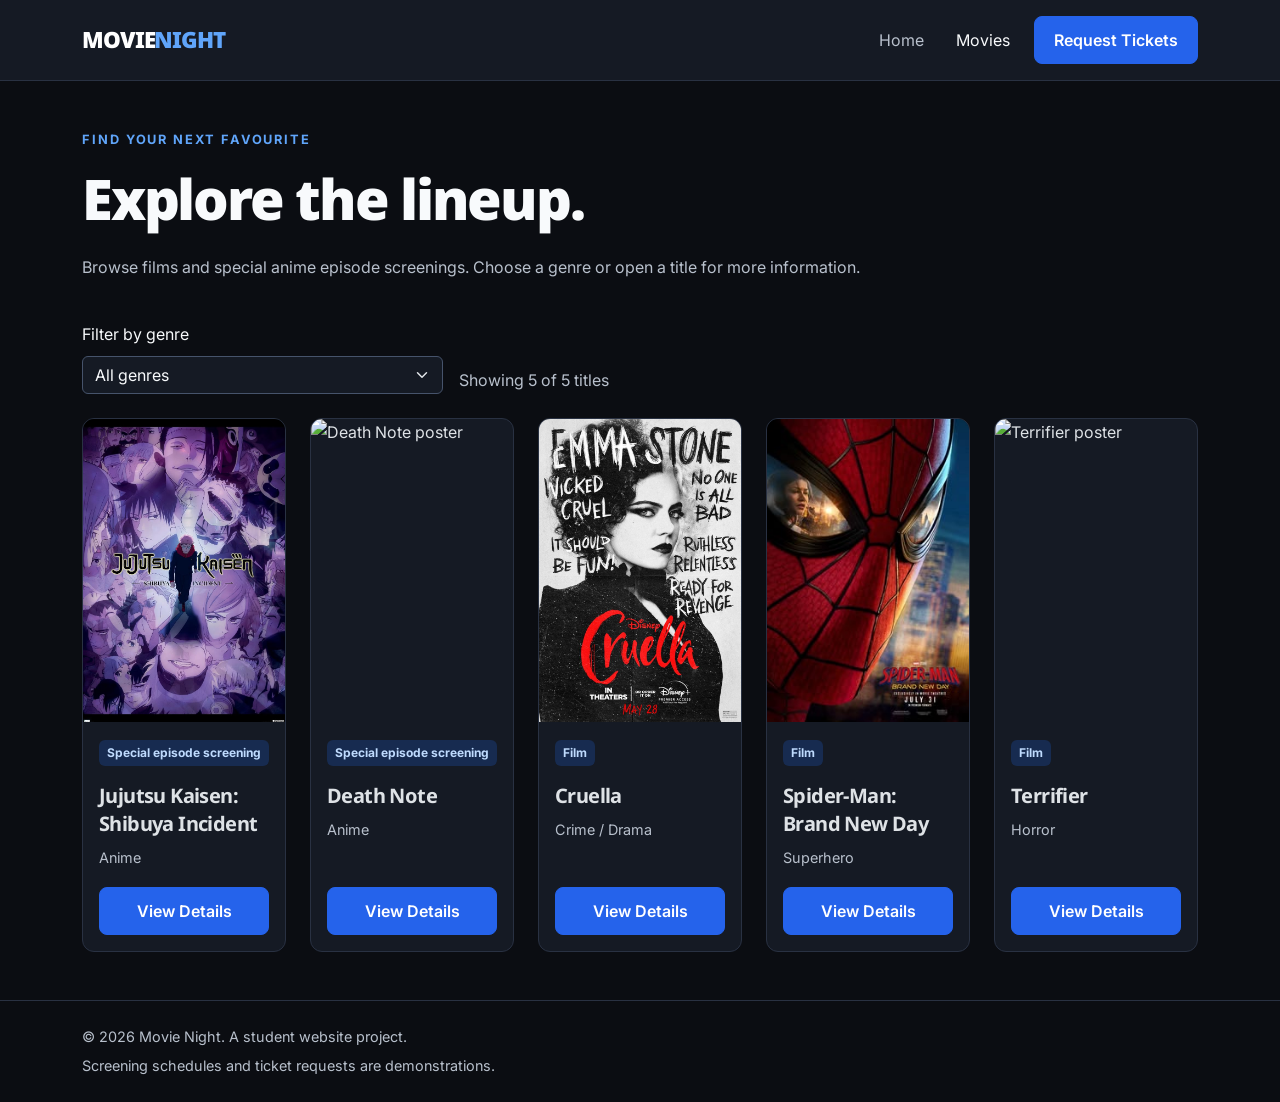
==== movies.html @ ba6d3489 "Add Movies page with genre filtering and dynamic details modal" ====
<!DOCTYPE html>
<html lang="en" data-bs-theme="dark">
<head>
    <meta charset="UTF-8">
    <meta name="viewport" content="width=device-width, initial-scale=1.0">
    <meta name="description"
          content="Browse films and special anime screenings on Movie Night.">

    <title>Movie Night | Movies</title>

    <link rel="preconnect" href="https://fonts.googleapis.com">
    <link rel="preconnect" href="https://fonts.gstatic.com" crossorigin>
    <link href="https://fonts.googleapis.com/css2?family=Inter:wght@400;500;600;700&family=Noto+Sans:wght@900&display=swap"
          rel="stylesheet">

    <link href="https://cdn.jsdelivr.net/npm/bootstrap@5.3.8/dist/css/bootstrap.min.css"
          rel="stylesheet"
          integrity="sha384-sRIl4kxILFvY47J16cr9ZwB07vP4J8+LH7qKQnuqkuIAvNWLzeN8tE5YBujZqJLB"
          crossorigin="anonymous">

    <link rel="stylesheet" href="css/styles.css">
</head>
<body>
    <a class="visually-hidden-focusable skip-link" href="#main-content">
        Skip to main content
    </a>

    <header>
        <nav class="navbar navbar-expand-md site-navbar"
             aria-label="Main navigation">
            <div class="container">
                <a class="navbar-brand" href="index.html"
                   aria-label="Movie Night home">
                    MOVIE<span class="brand-accent">NIGHT</span>
                </a>

                <button class="navbar-toggler" type="button"
                        data-bs-toggle="collapse"
                        data-bs-target="#mainNavigation"
                        aria-controls="mainNavigation"
                        aria-expanded="false"
                        aria-label="Toggle navigation">
                    <span class="navbar-toggler-icon"></span>
                </button>

                <div class="collapse navbar-collapse" id="mainNavigation">
                    <ul class="navbar-nav ms-auto align-items-md-center gap-md-3">
                        <li class="nav-item">
                            <a class="nav-link" href="index.html">Home</a>
                        </li>
                        <li class="nav-item">
                            <a class="nav-link active" href="movies.html"
                               aria-current="page">Movies</a>
                        </li>
                        <li class="nav-item">
                            <a class="btn btn-primary my-2 my-md-0"
                               href="tickets.html">Request Tickets</a>
                        </li>
                    </ul>
                </div>
            </div>
        </nav>
    </header>

    <main class="container py-5" id="main-content">
        <section aria-labelledby="browse-heading">
            <p class="eyebrow">FIND YOUR NEXT FAVOURITE</p>
            <h1 class="browse-heading" id="browse-heading">Explore the lineup.</h1>
            <p class="section-description">
                Browse films and special anime episode screenings.
                Choose a genre or open a title for more information.
            </p>

            <div class="row align-items-end g-3 my-4">
                <div class="col-sm-6 col-md-4">
                    <label class="form-label" for="genreFilter">
                        Filter by genre
                    </label>
                    <select class="form-select" id="genreFilter">
                        <option value="All">All genres</option>
                        <option value="Anime">Anime</option>
                        <option value="Crime / Drama">Crime / Drama</option>
                        <option value="Superhero">Superhero</option>
                        <option value="Horror">Horror</option>
                    </select>
                </div>

                <div class="col-sm-6">
                    <p class="section-description mb-0"
                       id="resultsCount" role="status"></p>
                </div>
            </div>

            <!-- JavaScript inserts the title cards here -->
            <div class="row row-cols-1 row-cols-sm-2 row-cols-md-3
                        row-cols-xl-5 g-4" id="movieGrid"></div>

            <noscript>
                <p>Please enable JavaScript to browse the movie lineup.</p>
            </noscript>
        </section>
    </main>

    <!-- One reusable Modal for all five titles -->
    <div class="modal fade" id="movieModal" tabindex="-1"
         aria-labelledby="modalTitle" aria-hidden="true">
        <div class="modal-dialog modal-lg modal-dialog-centered
                    modal-dialog-scrollable">
            <div class="modal-content">
                <div class="modal-header">
                    <h2 class="modal-title fs-4" id="modalTitle">Title details</h2>
                    <button class="btn-close" type="button"
                            data-bs-dismiss="modal"
                            aria-label="Close details"></button>
                </div>

                <div class="modal-body">
                    <div class="row g-4">
                        <div class="col-md-4">
                            <img id="modalPoster"
                                 class="img-fluid rounded"
                                 alt="">
                        </div>

                        <div class="col-md-8">
                            <p class="badge screening-badge" id="modalType"></p>
                            <p class="movie-category" id="modalGenre"></p>
                            <p id="modalDescription"></p>

                            <h3 class="h5">Screening information</h3>
                            <p id="modalScreening"></p>
                            <p class="section-description small">
                                Schedules are fictional examples for this
                                student project.
                            </p>
                        </div>
                    </div>
                </div>

                <div class="modal-footer">
                    <button class="btn btn-outline-light" type="button"
                            data-bs-dismiss="modal">Close</button>
                    <a class="btn btn-primary" href="tickets.html">
                        Request Tickets
                    </a>
                </div>
            </div>
        </div>
    </div>

    <footer class="site-footer py-4">
        <div class="container">
            <p class="mb-1">
                &copy; 2026 Movie Night. A student website project.
            </p>
            <p class="mb-0">
                Screening schedules and ticket requests are demonstrations.
            </p>
        </div>
    </footer>

    <script src="https://cdn.jsdelivr.net/npm/bootstrap@5.3.8/dist/js/bootstrap.bundle.min.js"
            integrity="sha384-FKyoEForCGlyvwx9Hj09JcYn3nv7wiPVlz7YYwJrWVcXK/BmnVDxM+D2scQbITxI"
            crossorigin="anonymous"></script>

    <script src="js/app.js"></script>
</body>
</html>
---- css/styles.css ----
/* Shared website colours */
:root {
    --page-background: #0b0d12;
    --panel-background: #151a24;
    --accent-blue: #2563eb;
    --heading-accent: #60a5fa;
    --main-text: #f8fafc;
    --secondary-text: #b8c0cc;
}

body {
    background-color: var(--page-background);
    color: var(--main-text);
    font-family: "Inter", sans-serif;
    line-height: 1.7;
}

h1,
h2,
.navbar-brand {
    font-family: "Noto Sans", sans-serif;
    font-weight: 900;
}

h1 {
    font-size: clamp(2.5rem, 6vw, 4.5rem);
    line-height: 1.12;
    letter-spacing: -0.04em;
    margin-bottom: 1.5rem;
}

h2 {
    font-size: clamp(1.75rem, 4vw, 2.5rem);
    letter-spacing: -0.03em;
}

.site-navbar {
    background-color: var(--panel-background);
    border-bottom: 1px solid #293142;
    padding: 1rem 0;
}

.navbar-brand {
    font-size: 1.4rem;
    letter-spacing: -0.05em;
}

.brand-accent {
    color: var(--heading-accent);
}

.nav-link {
    color: var(--secondary-text);
}

.nav-link:hover,
.nav-link:focus,
.navbar-nav .nav-link.active {
    color: var(--main-text);
}

.hero {
    padding: 6rem 0;
    background: radial-gradient(
        ellipse at top right,
        #13264b 0%,
        var(--page-background) 65%
    );
}

.eyebrow {
    color: var(--heading-accent);
    font-size: 0.8rem;
    font-weight: 700;
    letter-spacing: 0.15em;
    margin-bottom: 1rem;
}

.hero-description {
    max-width: 36rem;
    color: var(--secondary-text);
    font-size: 1.1rem;
    margin-bottom: 2rem;
}

.section-description,
.site-footer {
    color: var(--secondary-text);
}

.btn {
    font-weight: 600;
    border-radius: 0.5rem;
    padding: 0.7rem 1.2rem;
}

.btn-primary {
    --bs-btn-bg: var(--accent-blue);
    --bs-btn-border-color: var(--accent-blue);
    --bs-btn-hover-bg: #1d4ed8;
    --bs-btn-hover-border-color: #1d4ed8;
    --bs-btn-active-bg: #1e40af;
    --bs-btn-active-border-color: #1e40af;
}

.screenings-section {
    background-color: var(--panel-background);
}

.site-footer {
    border-top: 1px solid #293142;
    font-size: 0.9rem;
}

a:focus-visible,
button:focus-visible {
    outline: 3px solid var(--heading-accent);
    outline-offset: 4px;
}

@media (max-width: 767.98px) {
    .hero {
        padding: 4rem 0;
    }
}
/* Poster collage beside the welcome heading */
.poster-collage {
    display: grid;
    grid-template-columns: repeat(2, minmax(0, 1fr));
    gap: 1rem;
    max-width: 25rem;
    margin-inline: auto;
    padding-block: 1rem;
}

.poster-collage img {
    display: block;
    width: 100%;
    aspect-ratio: 2 / 3;
    object-fit: cover;
    border-radius: 0.75rem;
    border: 1px solid #293142;
    box-shadow: 0 12px 30px rgb(0 0 0 / 35%);
}

.poster-collage img:nth-child(even) {
    transform: translateY(1rem);
}

/* Featured title cards */
.movie-card {
    background-color: var(--panel-background);
    border: 1px solid #293142;
    border-radius: 0.75rem;
    overflow: hidden;
}

.movie-poster {
    width: 100%;
    aspect-ratio: 2 / 3;
    object-fit: cover;
}

.movie-card .card-title {
    font-weight: 700;
    line-height: 1.4;
}

.movie-category {
    color: var(--secondary-text);
    font-size: 0.9rem;
}

.screening-badge {
    background-color: #172b50;
    color: #bfdbfe;
    white-space: normal;
    text-align: left;
    line-height: 1.5;
}

.screening-panel {
    background-color: var(--page-background);
    border: 1px solid #293142;
    border-radius: 0.75rem;
    padding: 1.5rem;
}

.skip-link {
    position: absolute;
    top: 0.5rem;
    left: 0.5rem;
    z-index: 1100;
    background-color: var(--main-text);
    color: var(--page-background);
    padding: 0.75rem 1rem;
}
/* Movies page */
.browse-heading {
    font-size: clamp(2.25rem, 5vw, 3.5rem);
}

.form-select {
    background-color: var(--panel-background);
    color: var(--main-text);
    border-color: #46536b;
}

.form-select:focus {
    border-color: var(--heading-accent);
    box-shadow: 0 0 0 0.25rem rgb(96 165 250 / 25%);
}

.modal-content {
    background-color: var(--panel-background);
    color: var(--main-text);
    border: 1px solid #46536b;
}

.modal-header,
.modal-footer {
    border-color: #293142;
}
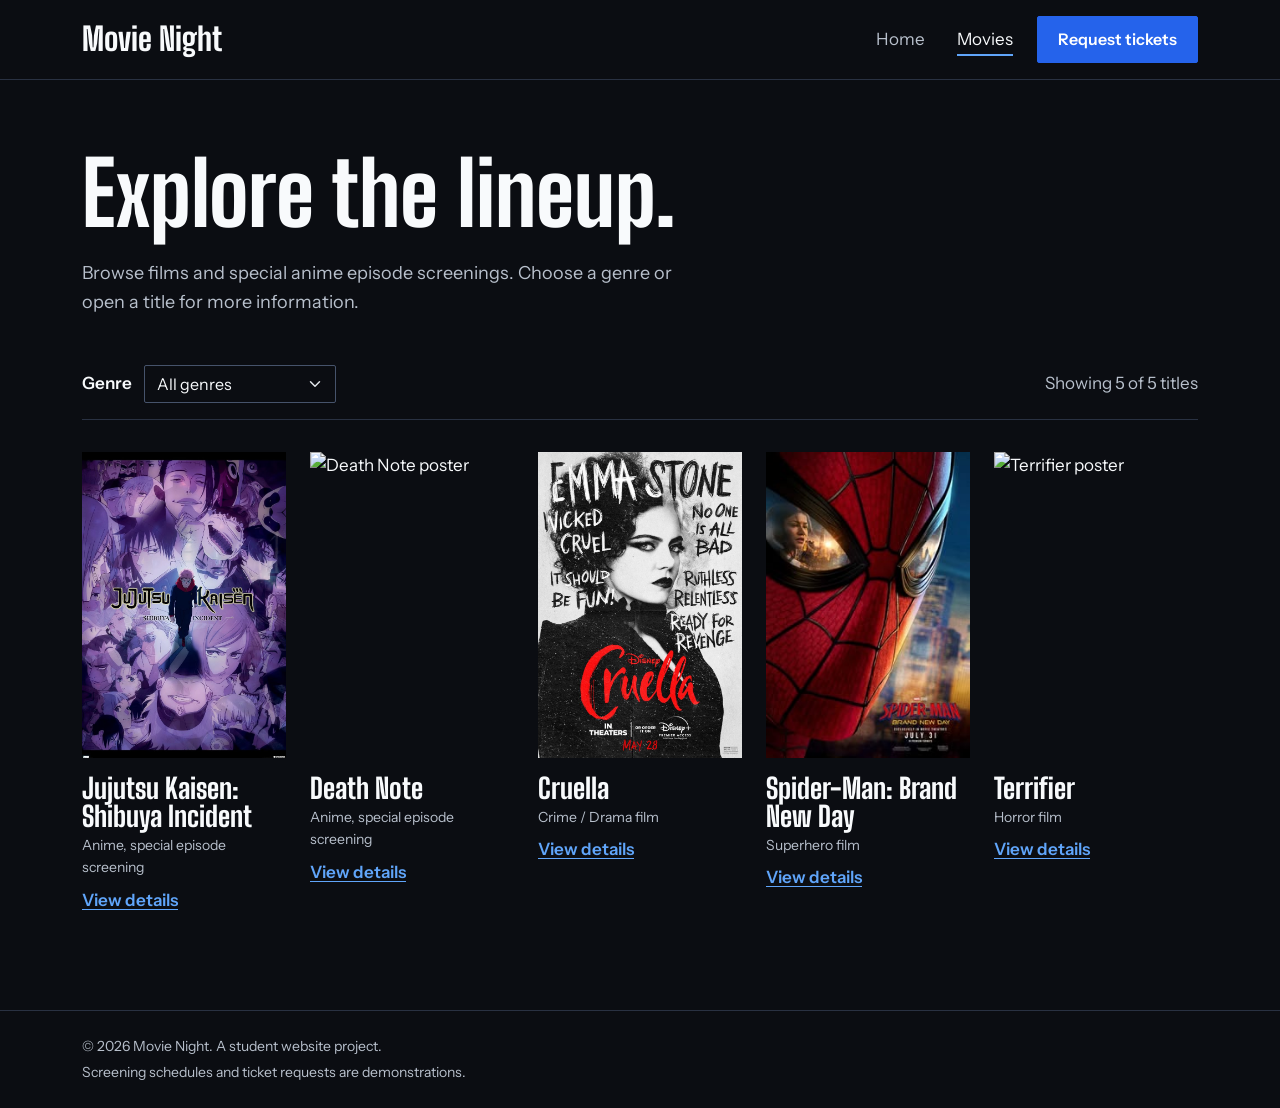
==== commit 319fa28f: "Refactor HTML structure and styles across multiple pages; update font links, improve accessibility, " ====
--- a/movies.html
+++ b/movies.html
@@ -10,7 +10,7 @@
 
     <link rel="preconnect" href="https://fonts.googleapis.com">
     <link rel="preconnect" href="https://fonts.gstatic.com" crossorigin>
-    <link href="https://fonts.googleapis.com/css2?family=Inter:wght@400;500;600;700&family=Noto+Sans:wght@900&display=swap"
+    <link href="https://fonts.googleapis.com/css2?family=Big+Shoulders+Display:wght@700;800&family=Instrument+Sans:wght@400;500;600&display=swap"
           rel="stylesheet">
 
     <link href="https://cdn.jsdelivr.net/npm/bootstrap@5.3.8/dist/css/bootstrap.min.css"
@@ -31,7 +31,7 @@
             <div class="container">
                 <a class="navbar-brand" href="index.html"
                    aria-label="Movie Night home">
-                    MOVIE<span class="brand-accent">NIGHT</span>
+                    Movie Night
                 </a>
 
                 <button class="navbar-toggler" type="button"
@@ -54,7 +54,7 @@
                         </li>
                         <li class="nav-item">
                             <a class="btn btn-primary my-2 my-md-0"
-                               href="tickets.html">Request Tickets</a>
+                               href="tickets.html">Request tickets</a>
                         </li>
                     </ul>
                 </div>
@@ -62,19 +62,18 @@
         </nav>
     </header>
 
-    <main class="container py-5" id="main-content">
+    <main class="container page-main" id="main-content">
         <section aria-labelledby="browse-heading">
-            <p class="eyebrow">FIND YOUR NEXT FAVOURITE</p>
-            <h1 class="browse-heading" id="browse-heading">Explore the lineup.</h1>
-            <p class="section-description">
+            <h1 id="browse-heading">Explore the lineup.</h1>
+            <p class="lede">
                 Browse films and special anime episode screenings.
                 Choose a genre or open a title for more information.
             </p>
 
-            <div class="row align-items-end g-3 my-4">
-                <div class="col-sm-6 col-md-4">
+            <div class="lineup-controls">
+                <div class="genre-field">
                     <label class="form-label" for="genreFilter">
-                        Filter by genre
+                        Genre
                     </label>
                     <select class="form-select" id="genreFilter">
                         <option value="All">All genres</option>
@@ -85,15 +84,13 @@
                     </select>
                 </div>
 
-                <div class="col-sm-6">
-                    <p class="section-description mb-0"
-                       id="resultsCount" role="status"></p>
-                </div>
+                <p class="section-description mb-0"
+                   id="resultsCount" role="status"></p>
             </div>
 
-            <!-- JavaScript inserts the title cards here -->
-            <div class="row row-cols-1 row-cols-sm-2 row-cols-md-3
-                        row-cols-xl-5 g-4" id="movieGrid"></div>
+            <!-- JavaScript inserts the titles here -->
+            <div class="row row-cols-2 row-cols-md-3 row-cols-xl-5
+                        gx-3 gx-lg-4 gy-5" id="movieGrid"></div>
 
             <noscript>
                 <p>Please enable JavaScript to browse the movie lineup.</p>
@@ -118,18 +115,18 @@
                     <div class="row g-4">
                         <div class="col-md-4">
                             <img id="modalPoster"
-                                 class="img-fluid rounded"
+                                 class="img-fluid"
                                  alt="">
                         </div>
 
                         <div class="col-md-8">
-                            <p class="badge screening-badge" id="modalType"></p>
-                            <p class="movie-category" id="modalGenre"></p>
-                            <p id="modalDescription"></p>
+                            <p class="detail-meta" id="modalType"></p>
+                            <p class="detail-meta" id="modalGenre"></p>
+                            <p class="detail-description" id="modalDescription"></p>
 
-                            <h3 class="h5">Screening information</h3>
-                            <p id="modalScreening"></p>
-                            <p class="section-description small">
+                            <h3 class="detail-heading">Screening</h3>
+                            <p class="detail-screening" id="modalScreening"></p>
+                            <p class="fine-print mb-0">
                                 Schedules are fictional examples for this
                                 student project.
                             </p>
@@ -141,7 +138,7 @@
                     <button class="btn btn-outline-light" type="button"
                             data-bs-dismiss="modal">Close</button>
                     <a class="btn btn-primary" href="tickets.html">
-                        Request Tickets
+                        Request tickets
                     </a>
                 </div>
             </div>
--- a/css/styles.css
+++ b/css/styles.css
@@ -1,223 +1,594 @@
 /* Shared website colours */
 :root {
-    --page-background: #0b0d12;
-    --panel-background: #151a24;
-    --accent-blue: #2563eb;
-    --heading-accent: #60a5fa;
-    --main-text: #f8fafc;
-    --secondary-text: #b8c0cc;
-}
-
+  --page-background: #0b0d12;
+  --panel-background: #151a24;
+  --accent-blue: #2563eb;
+  --heading-accent: #60a5fa;
+  --main-text: #f8fafc;
+  --secondary-text: #b8c0cc;
+  --rule: #293142;
+  --field-border: #46536b;
+
+  --display-font: "Big Shoulders Display", "Arial Narrow", sans-serif;
+  --text-font: "Instrument Sans", "Segoe UI", sans-serif;
+
+  /* Vertical rhythm */
+  --space-section: 6rem;
+  --space-block: 2rem;
+}
+
+/* Base styles */
 body {
-    background-color: var(--page-background);
-    color: var(--main-text);
-    font-family: "Inter", sans-serif;
-    line-height: 1.7;
+  background-color: var(--page-background);
+  color: var(--main-text);
+  font-family: var(--text-font);
+  font-size: 1.0625rem;
+  line-height: 1.6;
+
+  /* Keeps the footer at the bottom on short pages */
+  display: flex;
+  flex-direction: column;
+  min-height: 100vh;
+}
+
+/* The poster strip extends to the window edge; clip keeps the page from scrolling sideways */
+main {
+  flex: 1 0 auto;
+  overflow-x: clip;
 }
 
 h1,
 h2,
+.navbar-brand,
+.modal-title,
+legend {
+  font-family: var(--display-font);
+  font-weight: 800;
+  line-height: 0.95;
+  letter-spacing: 0;
+}
+
+h1 {
+  font-size: clamp(3rem, 8vw, 5.5rem);
+  margin-bottom: 1.5rem;
+}
+
+h2 {
+  font-size: clamp(2.25rem, 5vw, 3.5rem);
+  margin-bottom: 1rem;
+}
+
+h3 {
+  font-size: 1.25rem;
+  font-weight: 600;
+}
+
+a {
+  color: var(--heading-accent);
+  text-underline-offset: 0.2em;
+}
+
+a:hover {
+  color: var(--main-text);
+}
+
+.lede,
+.section-description {
+  max-width: 38rem;
+  color: var(--secondary-text);
+}
+
+.lede {
+  font-size: 1.125rem;
+}
+
+.fine-print {
+  max-width: 38rem;
+  color: var(--secondary-text);
+  font-size: 0.875rem;
+}
+
+/* Navigation */
+.site-navbar {
+  background-color: var(--page-background);
+  border-bottom: 1px solid var(--rule);
+  padding: 1rem 0;
+}
+
 .navbar-brand {
-    font-family: "Noto Sans", sans-serif;
-    font-weight: 900;
-}
-
-h1 {
-    font-size: clamp(2.5rem, 6vw, 4.5rem);
-    line-height: 1.12;
-    letter-spacing: -0.04em;
-    margin-bottom: 1.5rem;
-}
-
-h2 {
-    font-size: clamp(1.75rem, 4vw, 2.5rem);
-    letter-spacing: -0.03em;
-}
-
-.site-navbar {
-    background-color: var(--panel-background);
-    border-bottom: 1px solid #293142;
-    padding: 1rem 0;
-}
-
-.navbar-brand {
-    font-size: 1.4rem;
-    letter-spacing: -0.05em;
-}
-
-.brand-accent {
-    color: var(--heading-accent);
+  font-size: 2rem;
+  color: var(--main-text);
 }
 
 .nav-link {
-    color: var(--secondary-text);
+  color: var(--secondary-text);
 }
 
 .nav-link:hover,
 .nav-link:focus,
 .navbar-nav .nav-link.active {
-    color: var(--main-text);
-}
-
+  color: var(--main-text);
+}
+
+.navbar-nav .nav-link.active {
+  text-decoration: underline;
+  text-decoration-color: var(--heading-accent);
+  text-decoration-thickness: 2px;
+  text-underline-offset: 0.5em;
+}
+
+/* Buttons */
+.btn {
+  font-weight: 600;
+  border-radius: 2px;
+  padding: 0.65rem 1.25rem;
+}
+
+.btn-primary {
+  --bs-btn-bg: var(--accent-blue);
+  --bs-btn-border-color: var(--accent-blue);
+  --bs-btn-hover-bg: #1d4ed8;
+  --bs-btn-hover-border-color: #1d4ed8;
+  --bs-btn-active-bg: #1e40af;
+  --bs-btn-active-border-color: #1e40af;
+}
+
+.btn-outline-light {
+  --bs-btn-border-color: var(--field-border);
+}
+
+/* Plain text action used beside a primary button */
+.text-action {
+  font-weight: 600;
+}
+
+/* Home page: opening section */
 .hero {
-    padding: 6rem 0;
-    background: radial-gradient(
-        ellipse at top right,
-        #13264b 0%,
-        var(--page-background) 65%
-    );
-}
-
-.eyebrow {
-    color: var(--heading-accent);
-    font-size: 0.8rem;
-    font-weight: 700;
-    letter-spacing: 0.15em;
-    margin-bottom: 1rem;
-}
-
-.hero-description {
-    max-width: 36rem;
-    color: var(--secondary-text);
-    font-size: 1.1rem;
-    margin-bottom: 2rem;
-}
-
-.section-description,
-.site-footer {
-    color: var(--secondary-text);
-}
-
-.btn {
-    font-weight: 600;
-    border-radius: 0.5rem;
-    padding: 0.7rem 1.2rem;
-}
-
-.btn-primary {
-    --bs-btn-bg: var(--accent-blue);
-    --bs-btn-border-color: var(--accent-blue);
-    --bs-btn-hover-bg: #1d4ed8;
-    --bs-btn-hover-border-color: #1d4ed8;
-    --bs-btn-active-bg: #1e40af;
-    --bs-btn-active-border-color: #1e40af;
-}
-
-.screenings-section {
-    background-color: var(--panel-background);
-}
-
-.site-footer {
-    border-top: 1px solid #293142;
-    font-size: 0.9rem;
-}
-
-a:focus-visible,
-button:focus-visible {
-    outline: 3px solid var(--heading-accent);
-    outline-offset: 4px;
-}
-
-@media (max-width: 767.98px) {
-    .hero {
-        padding: 4rem 0;
-    }
-}
-/* Poster collage beside the welcome heading */
-.poster-collage {
-    display: grid;
-    grid-template-columns: repeat(2, minmax(0, 1fr));
-    gap: 1rem;
-    max-width: 25rem;
-    margin-inline: auto;
-    padding-block: 1rem;
-}
-
-.poster-collage img {
-    display: block;
-    width: 100%;
-    aspect-ratio: 2 / 3;
-    object-fit: cover;
-    border-radius: 0.75rem;
-    border: 1px solid #293142;
-    box-shadow: 0 12px 30px rgb(0 0 0 / 35%);
-}
-
-.poster-collage img:nth-child(even) {
-    transform: translateY(1rem);
-}
-
-/* Featured title cards */
-.movie-card {
-    background-color: var(--panel-background);
-    border: 1px solid #293142;
-    border-radius: 0.75rem;
-    overflow: hidden;
-}
-
-.movie-poster {
-    width: 100%;
-    aspect-ratio: 2 / 3;
-    object-fit: cover;
-}
-
-.movie-card .card-title {
-    font-weight: 700;
-    line-height: 1.4;
-}
-
-.movie-category {
-    color: var(--secondary-text);
-    font-size: 0.9rem;
-}
-
-.screening-badge {
-    background-color: #172b50;
-    color: #bfdbfe;
-    white-space: normal;
-    text-align: left;
-    line-height: 1.5;
-}
-
-.screening-panel {
-    background-color: var(--page-background);
-    border: 1px solid #293142;
-    border-radius: 0.75rem;
-    padding: 1.5rem;
-}
-
-.skip-link {
-    position: absolute;
-    top: 0.5rem;
-    left: 0.5rem;
-    z-index: 1100;
-    background-color: var(--main-text);
-    color: var(--page-background);
-    padding: 0.75rem 1rem;
-}
-/* Movies page */
-.browse-heading {
-    font-size: clamp(2.25rem, 5vw, 3.5rem);
-}
-
-.form-select {
-    background-color: var(--panel-background);
-    color: var(--main-text);
-    border-color: #46536b;
-}
-
-.form-select:focus {
-    border-color: var(--heading-accent);
-    box-shadow: 0 0 0 0.25rem rgb(96 165 250 / 25%);
+  padding-top: 4.5rem;
+}
+
+.hero-title {
+  max-width: 52rem;
+  font-size: clamp(3.5rem, 11vw, 7rem);
+  margin-bottom: var(--space-block);
+}
+
+.hero-intro {
+  display: flex;
+  flex-wrap: wrap;
+  align-items: center;
+  column-gap: 3rem;
+  row-gap: 1.5rem;
+  margin-bottom: 3.5rem;
+}
+
+.hero-intro .lede {
+  margin-bottom: 0;
+}
+
+.hero-actions {
+  display: flex;
+  flex-wrap: wrap;
+  align-items: center;
+  gap: 1.5rem;
+}
+
+/* Poster strip: starts on the content edge, runs to the window edge */
+.poster-strip {
+  display: flex;
+  gap: 2px;
+  margin: 0 calc(50% - 50vw) 0 0;
+  padding: 0 1rem 1rem 0;
+  list-style: none;
+  overflow-x: auto;
+  scroll-snap-type: x mandatory;
+}
+
+.poster-strip li {
+  flex: 0 0 clamp(10rem, 21vw, 15rem);
+  scroll-snap-align: start;
+}
+
+.poster-strip img,
+.lineup-poster {
+  display: block;
+  width: 100%;
+  aspect-ratio: 2 / 3;
+  object-fit: cover;
+}
+
+.poster-caption {
+  padding: 0.75rem 1rem 0 0;
+  font-size: 0.9375rem;
+  line-height: 1.35;
+}
+
+.poster-caption strong {
+  display: block;
+  font-weight: 600;
+}
+
+.poster-caption span,
+.title-meta {
+  color: var(--secondary-text);
+  font-size: 0.875rem;
+}
+
+/* Home page: showtimes board */
+.showtimes {
+  margin-top: var(--space-section);
+  padding: var(--space-section) 0;
+  background-color: var(--panel-background);
+}
+
+.showtimes-header {
+  margin-bottom: 3rem;
+}
+
+.showtimes-day + .showtimes-day {
+  margin-top: 3.5rem;
+}
+
+.showtimes-date {
+  margin-bottom: 0;
+  padding-bottom: 0.75rem;
+  border-bottom: 1px solid var(--rule);
+  color: var(--secondary-text);
+  font-size: 1rem;
+}
+
+.showtimes-list {
+  margin: 0;
+  padding: 0;
+  list-style: none;
+}
+
+.showtime {
+  display: grid;
+  grid-template-columns: 11rem minmax(0, 1fr) 16rem 9rem;
+  align-items: baseline;
+  column-gap: 1.5rem;
+  padding: 1.25rem 0;
+  border-bottom: 1px solid var(--rule);
+}
+
+.showtime-time {
+  color: var(--heading-accent);
+  font-family: var(--display-font);
+  font-size: 3rem;
+  font-weight: 800;
+  font-variant-numeric: tabular-nums;
+  line-height: 1;
+  white-space: nowrap;
+}
+
+.showtime-film {
+  font-size: 1.25rem;
+  font-weight: 600;
+  line-height: 1.3;
+}
+
+.showtime-film .title-meta {
+  display: block;
+  font-weight: 400;
+}
+
+.showtime-venue {
+  color: var(--secondary-text);
+}
+
+.showtime-link {
+  font-weight: 600;
+  justify-self: end;
+}
+
+/* Inner pages */
+.page-main {
+  padding-top: 4.5rem;
+  padding-bottom: var(--space-section);
+}
+
+/* Movies page: filter bar */
+.lineup-controls {
+  display: flex;
+  flex-wrap: wrap;
+  align-items: center;
+  justify-content: space-between;
+  gap: 1rem 2rem;
+  margin: 3rem 0 2rem;
+  padding-bottom: 1rem;
+  border-bottom: 1px solid var(--rule);
+}
+
+.genre-field {
+  display: flex;
+  align-items: center;
+  gap: 0.75rem;
+}
+
+.genre-field .form-label {
+  margin: 0;
+  font-weight: 600;
+}
+
+.genre-field .form-select {
+  width: auto;
+  min-width: 12rem;
+}
+
+/* Movies page: unframed poster grid */
+.lineup-item {
+  position: relative;
+}
+
+.lineup-poster {
+  margin-bottom: 1rem;
+  outline: 2px solid transparent;
+  outline-offset: 3px;
+  transition: outline-color 150ms ease;
+}
+
+.lineup-title {
+  margin-bottom: 0.25rem;
+  font-size: 1.75rem;
+  line-height: 1;
+}
+
+.lineup-item .title-meta {
+  margin-bottom: 0.5rem;
+}
+
+/* The details button covers the whole title so the poster opens it too */
+.lineup-details {
+  padding: 0;
+  border: 0;
+  background: none;
+  color: var(--heading-accent);
+  font-weight: 600;
+  text-decoration: underline;
+  text-underline-offset: 0.2em;
+}
+
+.lineup-details::after {
+  content: "";
+  position: absolute;
+  inset: 0;
+}
+
+.lineup-item:hover .lineup-poster,
+.lineup-item:has(.lineup-details:focus-visible) .lineup-poster {
+  outline-color: var(--heading-accent);
+}
+
+.lineup-item:hover .lineup-details {
+  color: var(--main-text);
+}
+
+/* Form controls */
+.form-select,
+.form-control {
+  background-color: var(--page-background);
+  color: var(--main-text);
+  border-color: var(--field-border);
+  border-radius: 2px;
+}
+
+.form-select:focus,
+.form-control:focus {
+  background-color: var(--page-background);
+  color: var(--main-text);
+  border-color: var(--heading-accent);
+  box-shadow: 0 0 0 0.2rem rgb(96 165 250 / 30%);
+}
+
+.form-select:disabled {
+  background-color: var(--panel-background);
+  color: var(--secondary-text);
+}
+
+.form-label {
+  font-weight: 500;
+}
+
+.form-text {
+  color: var(--secondary-text);
+}
+
+/* Movie details Modal */
+.modal {
+  --bs-modal-border-radius: 2px;
+  --bs-modal-inner-border-radius: 1px;
 }
 
 .modal-content {
-    background-color: var(--panel-background);
-    color: var(--main-text);
-    border: 1px solid #46536b;
+  background-color: var(--panel-background);
+  color: var(--main-text);
+  border: 1px solid var(--field-border);
 }
 
 .modal-header,
 .modal-footer {
-    border-color: #293142;
-}+  border-color: var(--rule);
+}
+
+.modal-title {
+  font-size: 2.25rem;
+}
+
+.detail-meta {
+  margin-bottom: 0.25rem;
+  color: var(--secondary-text);
+}
+
+.detail-description {
+  margin: 1.25rem 0 1.5rem;
+}
+
+.detail-heading {
+  margin-bottom: 0.25rem;
+  font-size: 1rem;
+}
+
+.detail-screening {
+  margin-bottom: 0.5rem;
+  color: var(--heading-accent);
+  font-family: var(--display-font);
+  font-size: 1.75rem;
+  font-weight: 700;
+  line-height: 1.15;
+}
+
+/* Ticket Requests page */
+.ticket-layout {
+  margin-top: 3rem;
+}
+
+.ticket-form fieldset + fieldset {
+  margin-top: 3rem;
+}
+
+.ticket-form legend {
+  float: none;
+  margin-bottom: 1.25rem;
+  font-size: 2rem;
+}
+
+.request-summary h2 {
+  font-size: 2rem;
+}
+
+.ticket-total {
+  margin-bottom: 1.5rem;
+  font-family: var(--display-font);
+  font-size: 4rem;
+  font-weight: 800;
+  font-variant-numeric: tabular-nums;
+  line-height: 1;
+}
+
+.request-summary dt {
+  font-weight: 600;
+}
+
+.request-summary dd {
+  margin-bottom: 0.75rem;
+  color: var(--secondary-text);
+  overflow-wrap: anywhere;
+}
+
+/* Plain confirmation beneath the form */
+#confirmation {
+  max-width: 38rem;
+  padding-left: 1rem;
+  border-left: 3px solid var(--heading-accent);
+  color: var(--main-text);
+  overflow-wrap: anywhere;
+}
+
+/* Bootstrap Toast */
+.toast {
+  --bs-toast-bg: var(--panel-background);
+  --bs-toast-header-bg: var(--panel-background);
+  --bs-toast-header-color: var(--main-text);
+  --bs-toast-border-radius: 2px;
+  color: var(--main-text);
+}
+
+/* Footer */
+.site-footer {
+  border-top: 1px solid var(--rule);
+  color: var(--secondary-text);
+  font-size: 0.875rem;
+}
+
+/* Keyboard accessibility */
+a:focus-visible,
+button:focus-visible,
+.poster-strip:focus-visible {
+  outline: 3px solid var(--heading-accent);
+  outline-offset: 4px;
+}
+
+.skip-link {
+  position: absolute;
+  top: 0.5rem;
+  left: 0.5rem;
+  z-index: 1100;
+  background-color: var(--main-text);
+  color: var(--page-background);
+  padding: 0.75rem 1rem;
+}
+
+@media (prefers-reduced-motion: reduce) {
+  .lineup-poster {
+    transition: none;
+  }
+}
+
+/* Desktop: summary sits beside the form */
+@media (min-width: 992px) {
+  .request-summary {
+    position: sticky;
+    top: 2rem;
+    padding-left: 2rem;
+    border-left: 1px solid var(--rule);
+  }
+}
+
+/* Tablet: showtimes drop the venue column width */
+@media (max-width: 991.98px) {
+  .showtime {
+    grid-template-columns: 9rem minmax(0, 1fr) auto;
+  }
+
+  .showtime-venue {
+    grid-column: 2;
+    grid-row: 2;
+  }
+
+  .showtime-link {
+    grid-column: 3;
+    grid-row: 1;
+  }
+
+  .request-summary {
+    padding-top: 2rem;
+    border-top: 1px solid var(--rule);
+  }
+}
+
+/* Mobile */
+@media (max-width: 767.98px) {
+  :root {
+    --space-section: 4rem;
+  }
+
+  .hero,
+  .page-main {
+    padding-top: 3rem;
+  }
+
+  .showtime {
+    grid-template-columns: minmax(0, 1fr);
+    row-gap: 0.25rem;
+  }
+
+  .showtime-venue,
+  .showtime-link {
+    grid-column: 1;
+    grid-row: auto;
+    justify-self: start;
+  }
+
+  .showtime-time {
+    font-size: 2.5rem;
+  }
+
+  .genre-field {
+    width: 100%;
+  }
+
+  .genre-field .form-select {
+    flex: 1;
+  }
+}
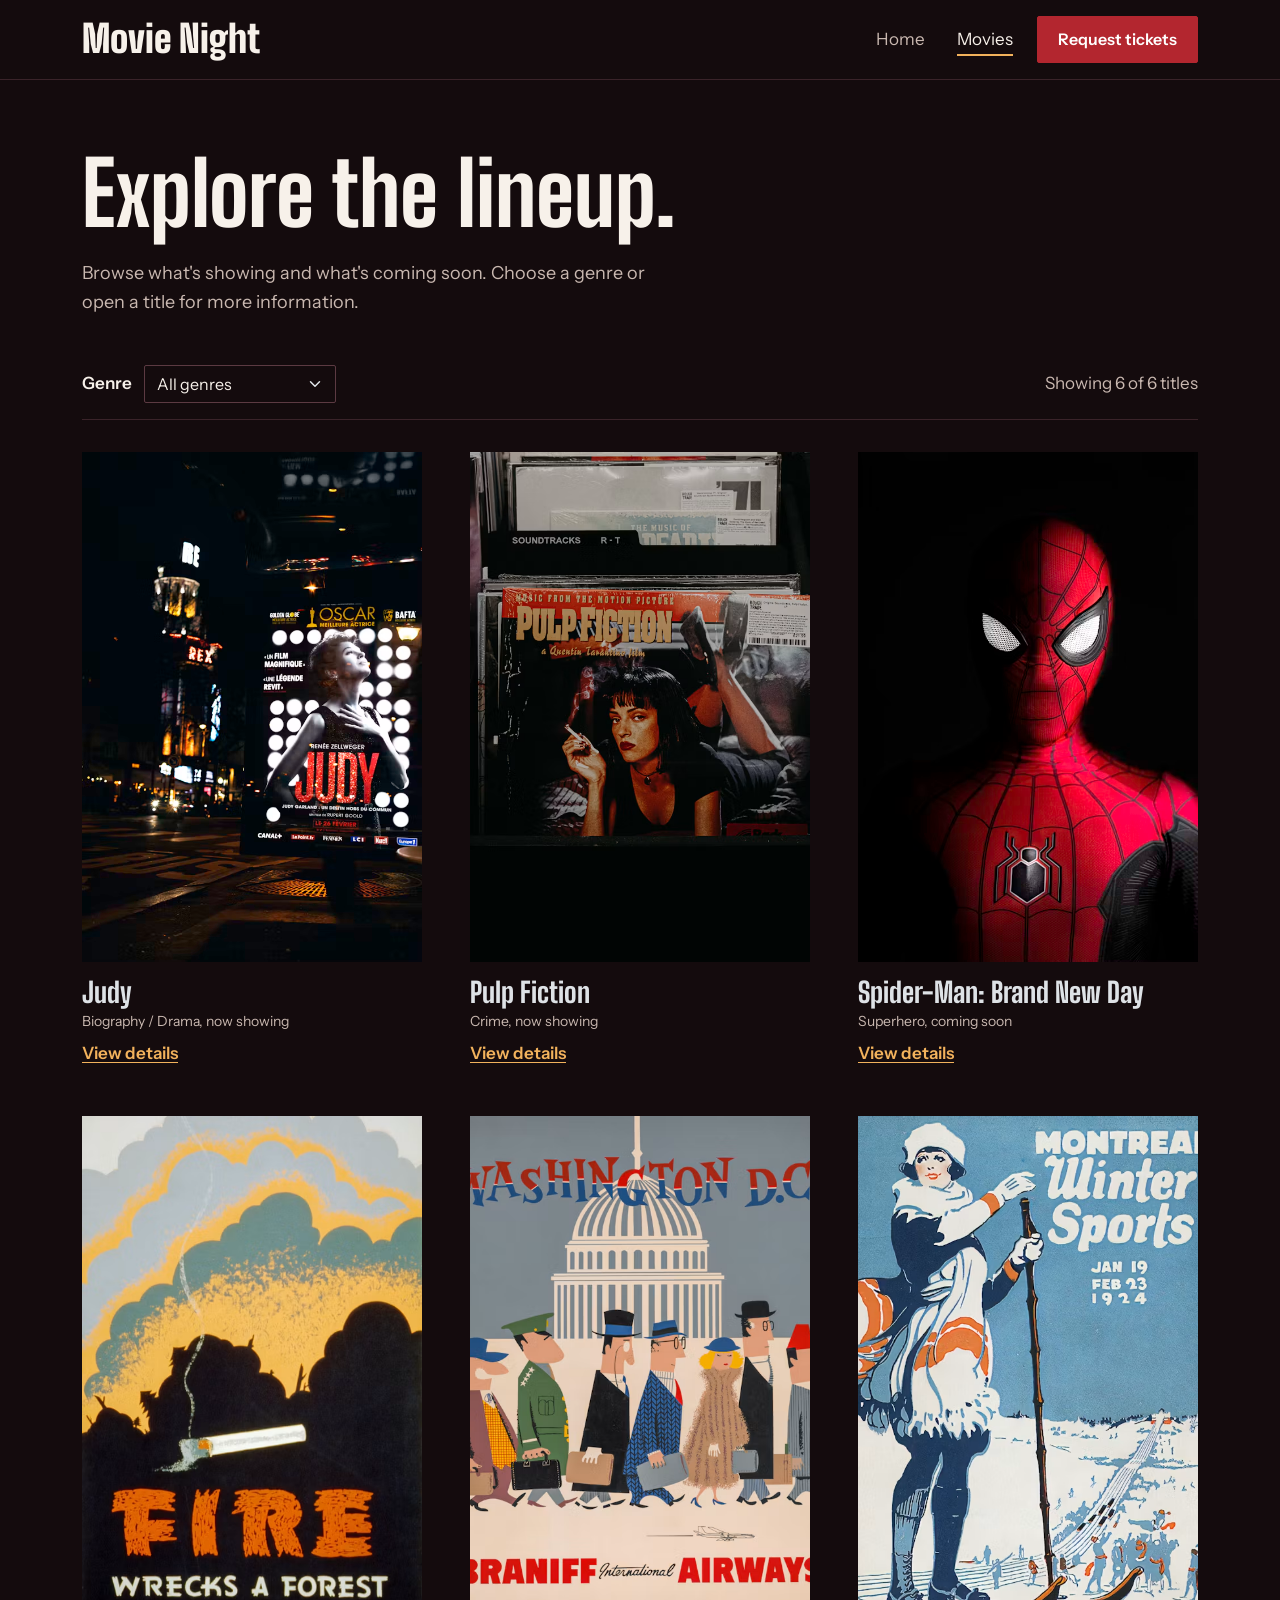
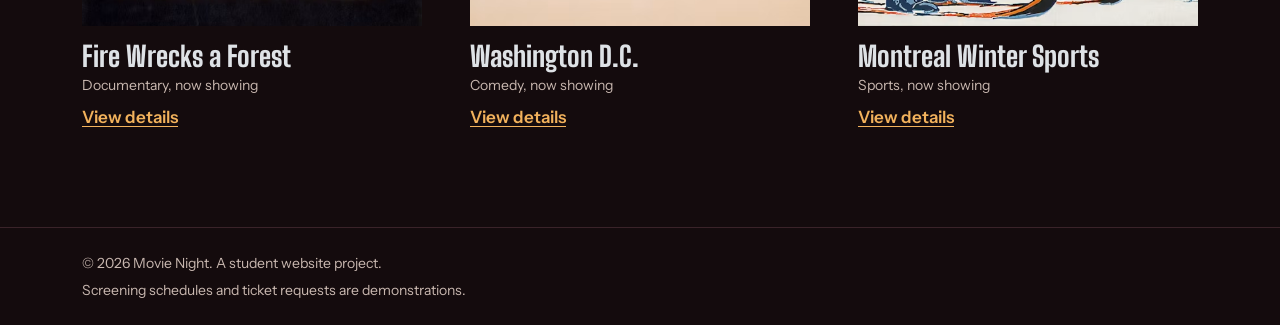
==== commit cd183b89: "Refactor code structure for improved readability and maintainability" ====
--- a/movies.html
+++ b/movies.html
@@ -4,13 +4,13 @@
     <meta charset="UTF-8">
     <meta name="viewport" content="width=device-width, initial-scale=1.0">
     <meta name="description"
-          content="Browse films and special anime screenings on Movie Night.">
+          content="Browse the films showing at Movie Night.">
 
     <title>Movie Night | Movies</title>
 
     <link rel="preconnect" href="https://fonts.googleapis.com">
     <link rel="preconnect" href="https://fonts.gstatic.com" crossorigin>
-    <link href="https://fonts.googleapis.com/css2?family=Big+Shoulders+Display:wght@700;800&family=Instrument+Sans:wght@400;500;600&display=swap"
+    <link href="https://fonts.googleapis.com/css2?family=Big+Shoulders+Display:wght@700;800;900&family=Instrument+Sans:wght@400;500;600&display=swap"
           rel="stylesheet">
 
     <link href="https://cdn.jsdelivr.net/npm/bootstrap@5.3.8/dist/css/bootstrap.min.css"
@@ -66,7 +66,7 @@
         <section aria-labelledby="browse-heading">
             <h1 id="browse-heading">Explore the lineup.</h1>
             <p class="lede">
-                Browse films and special anime episode screenings.
+                Browse what's showing and what's coming soon.
                 Choose a genre or open a title for more information.
             </p>
 
@@ -77,10 +77,12 @@
                     </label>
                     <select class="form-select" id="genreFilter">
                         <option value="All">All genres</option>
-                        <option value="Anime">Anime</option>
-                        <option value="Crime / Drama">Crime / Drama</option>
+                        <option value="Biography / Drama">Biography / Drama</option>
+                        <option value="Comedy">Comedy</option>
+                        <option value="Crime">Crime</option>
+                        <option value="Documentary">Documentary</option>
+                        <option value="Sports">Sports</option>
                         <option value="Superhero">Superhero</option>
-                        <option value="Horror">Horror</option>
                     </select>
                 </div>
 
@@ -89,8 +91,8 @@
             </div>
 
             <!-- JavaScript inserts the titles here -->
-            <div class="row row-cols-2 row-cols-md-3 row-cols-xl-5
-                        gx-3 gx-lg-4 gy-5" id="movieGrid"></div>
+            <div class="row row-cols-2 row-cols-md-3
+                        gx-3 gx-lg-5 gy-5" id="movieGrid"></div>
 
             <noscript>
                 <p>Please enable JavaScript to browse the movie lineup.</p>
--- a/css/styles.css
+++ b/css/styles.css
@@ -1,13 +1,13 @@
 /* Shared website colours */
 :root {
-  --page-background: #0b0d12;
-  --panel-background: #151a24;
-  --accent-blue: #2563eb;
-  --heading-accent: #60a5fa;
-  --main-text: #f8fafc;
-  --secondary-text: #b8c0cc;
-  --rule: #293142;
-  --field-border: #46536b;
+  --page-background: #140b0d;
+  --panel-background: #22131a;
+  --button-color: #b3262f;
+  --accent: #f2b25c;
+  --main-text: #f7f1ea;
+  --secondary-text: #c9b8b0;
+  --rule: #3a2329;
+  --field-border: #5c3a42;
 
   --display-font: "Big Shoulders Display", "Arial Narrow", sans-serif;
   --text-font: "Instrument Sans", "Segoe UI", sans-serif;
@@ -64,7 +64,7 @@
 }
 
 a {
-  color: var(--heading-accent);
+  color: var(--accent);
   text-underline-offset: 0.2em;
 }
 
@@ -95,8 +95,10 @@
   padding: 1rem 0;
 }
 
+/* Heaviest weight is kept for the wordmark so it reads as a logo */
 .navbar-brand {
-  font-size: 2rem;
+  font-size: 2.375rem;
+  font-weight: 900;
   color: var(--main-text);
 }
 
@@ -112,7 +114,7 @@
 
 .navbar-nav .nav-link.active {
   text-decoration: underline;
-  text-decoration-color: var(--heading-accent);
+  text-decoration-color: var(--accent);
   text-decoration-thickness: 2px;
   text-underline-offset: 0.5em;
 }
@@ -125,12 +127,12 @@
 }
 
 .btn-primary {
-  --bs-btn-bg: var(--accent-blue);
-  --bs-btn-border-color: var(--accent-blue);
-  --bs-btn-hover-bg: #1d4ed8;
-  --bs-btn-hover-border-color: #1d4ed8;
-  --bs-btn-active-bg: #1e40af;
-  --bs-btn-active-border-color: #1e40af;
+  --bs-btn-bg: var(--button-color);
+  --bs-btn-border-color: var(--button-color);
+  --bs-btn-hover-bg: #951e26;
+  --bs-btn-hover-border-color: #951e26;
+  --bs-btn-active-bg: #7d1820;
+  --bs-btn-active-border-color: #7d1820;
 }
 
 .btn-outline-light {
@@ -173,23 +175,55 @@
   gap: 1.5rem;
 }
 
-/* Poster strip: starts on the content edge, runs to the window edge */
-.poster-strip {
+/* Poster reel: runs edge to edge and loops continuously */
+.reel-viewport {
+  overflow: hidden;
+}
+
+.reel-track {
   display: flex;
-  gap: 2px;
-  margin: 0 calc(50% - 50vw) 0 0;
-  padding: 0 1rem 1rem 0;
+  width: max-content;
+  margin: 0;
+  padding: 0;
   list-style: none;
-  overflow-x: auto;
-  scroll-snap-type: x mandatory;
-}
-
-.poster-strip li {
-  flex: 0 0 clamp(10rem, 21vw, 15rem);
-  scroll-snap-align: start;
-}
-
-.poster-strip img,
+  /* The track holds the posters twice, so sliding half its width loops seamlessly */
+  animation: reel-scroll 50s linear infinite;
+}
+
+.reel-track.is-paused,
+.reel-viewport:hover .reel-track,
+.reel-viewport:focus-within .reel-track {
+  animation-play-state: paused;
+}
+
+@keyframes reel-scroll {
+  from {
+    transform: translateX(0);
+  }
+
+  to {
+    transform: translateX(-50%);
+  }
+}
+
+.reel-item {
+  flex: 0 0 auto;
+  /* Padding, not gap, so both halves of the track are the same width */
+  padding-right: 2px;
+}
+
+/* Shared height, natural width, so vintage posters are never cropped */
+.reel-item img {
+  display: block;
+  width: auto;
+  height: clamp(15rem, 31.5vw, 22.5rem);
+}
+
+.reel-toggle {
+  margin-top: 1.25rem;
+  padding: 0.4rem 0.9rem;
+}
+
 .lineup-poster {
   display: block;
   width: 100%;
@@ -198,6 +232,9 @@
 }
 
 .poster-caption {
+  /* Wraps to the image width instead of widening the figure */
+  inline-size: 0;
+  min-inline-size: 100%;
   padding: 0.75rem 1rem 0 0;
   font-size: 0.9375rem;
   line-height: 1.35;
@@ -253,7 +290,7 @@
 }
 
 .showtime-time {
-  color: var(--heading-accent);
+  color: var(--accent);
   font-family: var(--display-font);
   font-size: 3rem;
   font-weight: 800;
@@ -317,7 +354,12 @@
 }
 
 /* Movies page: unframed poster grid */
+/* A Bootstrap card with its frame removed so the poster stands alone */
 .lineup-item {
+  --bs-card-bg: transparent;
+  --bs-card-border-width: 0;
+  --bs-card-border-radius: 0;
+  --bs-card-inner-border-radius: 0;
   position: relative;
 }
 
@@ -343,7 +385,7 @@
   padding: 0;
   border: 0;
   background: none;
-  color: var(--heading-accent);
+  color: var(--accent);
   font-weight: 600;
   text-decoration: underline;
   text-underline-offset: 0.2em;
@@ -357,7 +399,7 @@
 
 .lineup-item:hover .lineup-poster,
 .lineup-item:has(.lineup-details:focus-visible) .lineup-poster {
-  outline-color: var(--heading-accent);
+  outline-color: var(--accent);
 }
 
 .lineup-item:hover .lineup-details {
@@ -377,8 +419,8 @@
 .form-control:focus {
   background-color: var(--page-background);
   color: var(--main-text);
-  border-color: var(--heading-accent);
-  box-shadow: 0 0 0 0.2rem rgb(96 165 250 / 30%);
+  border-color: var(--accent);
+  box-shadow: 0 0 0 0.2rem rgb(242 178 92 / 30%);
 }
 
 .form-select:disabled {
@@ -431,7 +473,7 @@
 
 .detail-screening {
   margin-bottom: 0.5rem;
-  color: var(--heading-accent);
+  color: var(--accent);
   font-family: var(--display-font);
   font-size: 1.75rem;
   font-weight: 700;
@@ -449,12 +491,12 @@
 
 .ticket-form legend {
   float: none;
-  margin-bottom: 1.25rem;
-  font-size: 2rem;
+  margin-bottom: 1rem;
+  font-size: 1.625rem;
 }
 
 .request-summary h2 {
-  font-size: 2rem;
+  font-size: 1.625rem;
 }
 
 .ticket-total {
@@ -480,7 +522,7 @@
 #confirmation {
   max-width: 38rem;
   padding-left: 1rem;
-  border-left: 3px solid var(--heading-accent);
+  border-left: 3px solid var(--accent);
   color: var(--main-text);
   overflow-wrap: anywhere;
 }
@@ -504,8 +546,8 @@
 /* Keyboard accessibility */
 a:focus-visible,
 button:focus-visible,
-.poster-strip:focus-visible {
-  outline: 3px solid var(--heading-accent);
+.reel-viewport:focus-visible {
+  outline: 3px solid var(--accent);
   outline-offset: 4px;
 }
 
@@ -523,6 +565,20 @@
   .lineup-poster {
     transition: none;
   }
+
+  /* No auto-scrolling: one set of posters the visitor can scroll themselves */
+  .reel-track {
+    animation: none;
+  }
+
+  .reel-viewport {
+    overflow-x: auto;
+  }
+
+  .reel-clone,
+  .reel-toggle {
+    display: none;
+  }
 }
 
 /* Desktop: summary sits beside the form */
